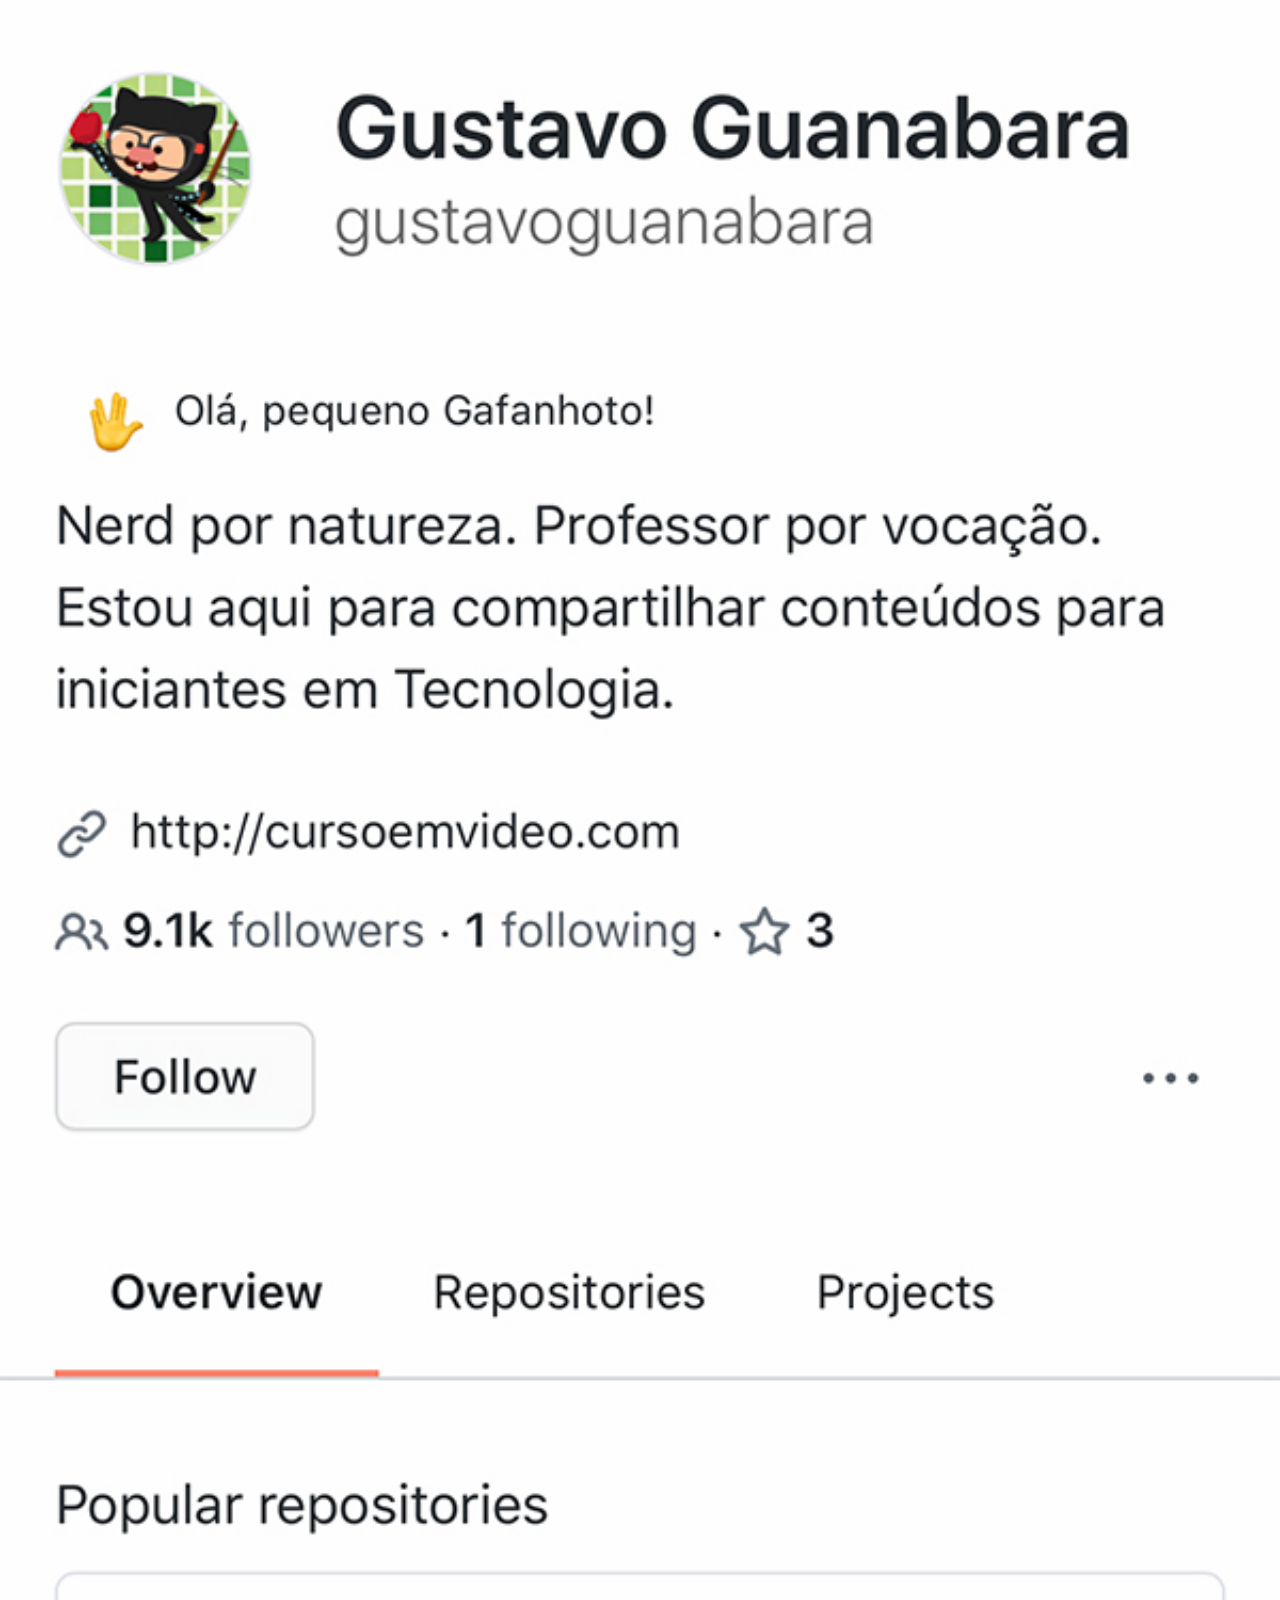
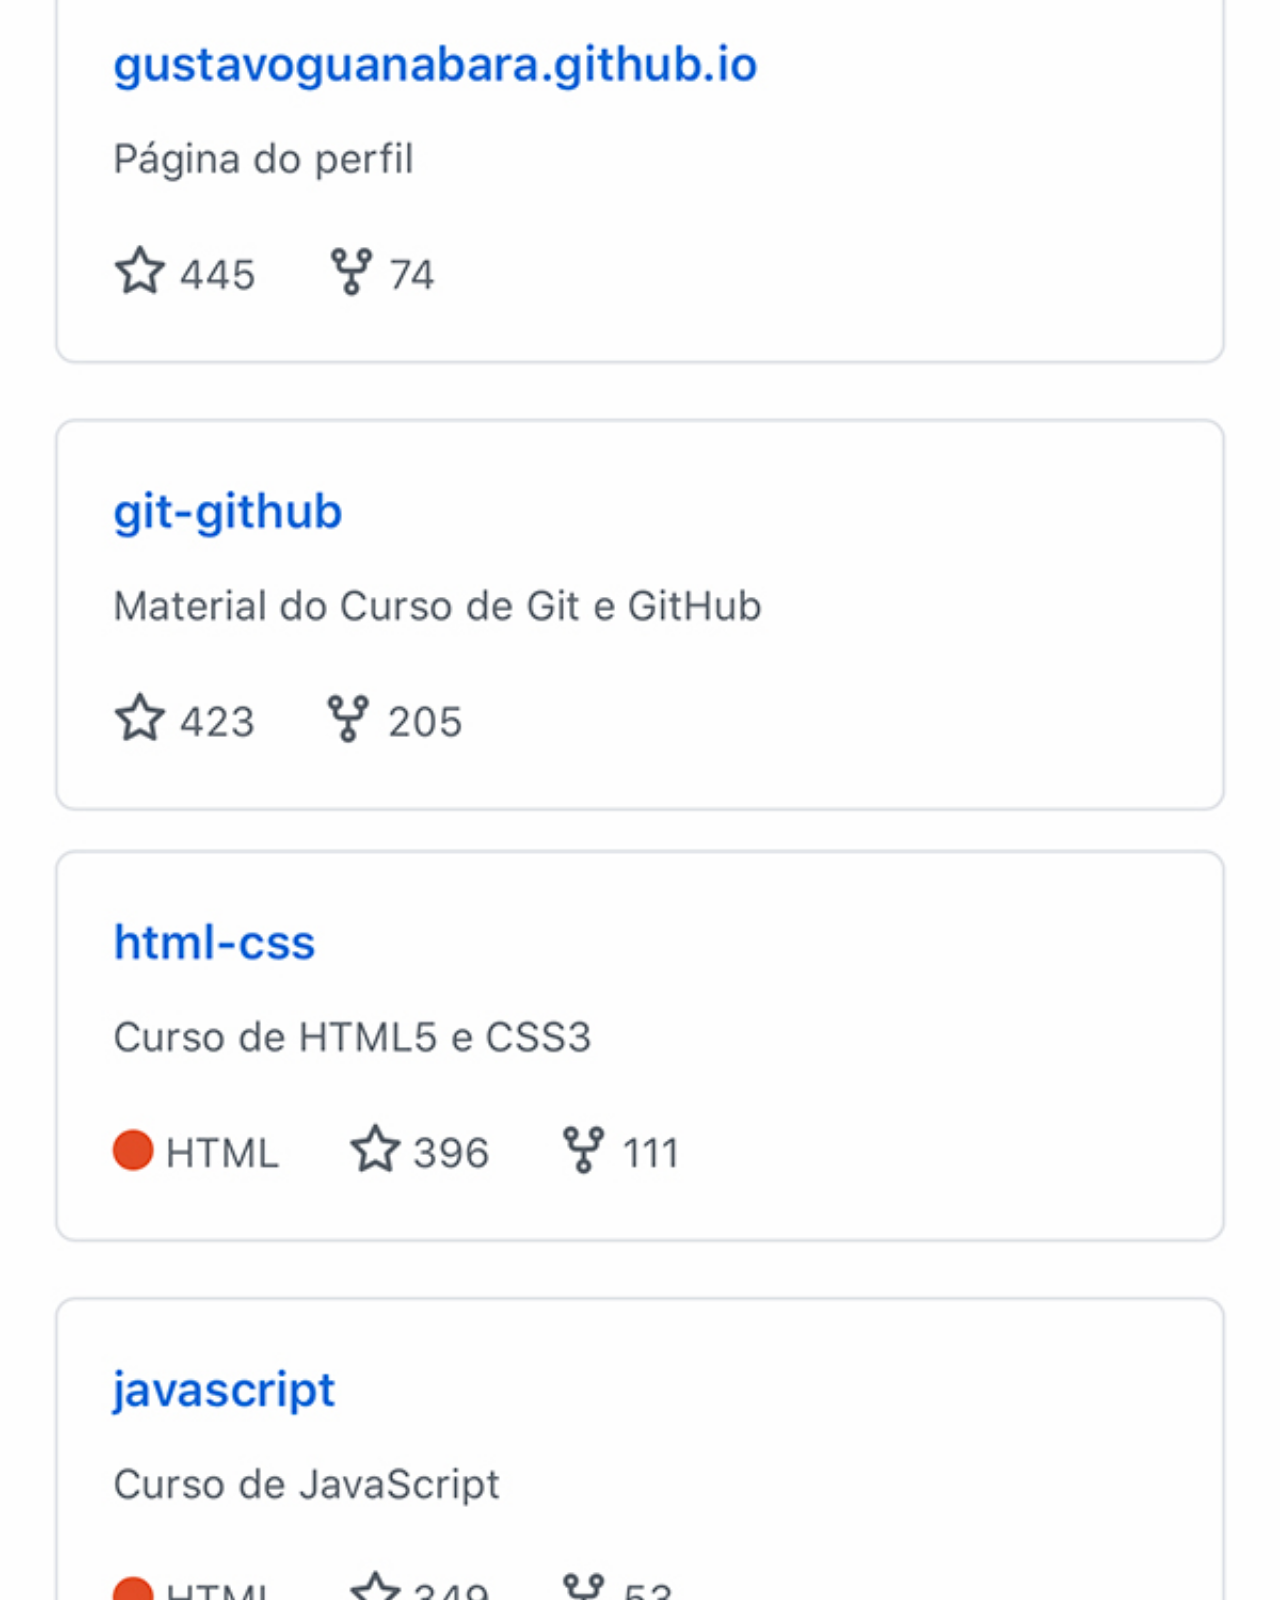
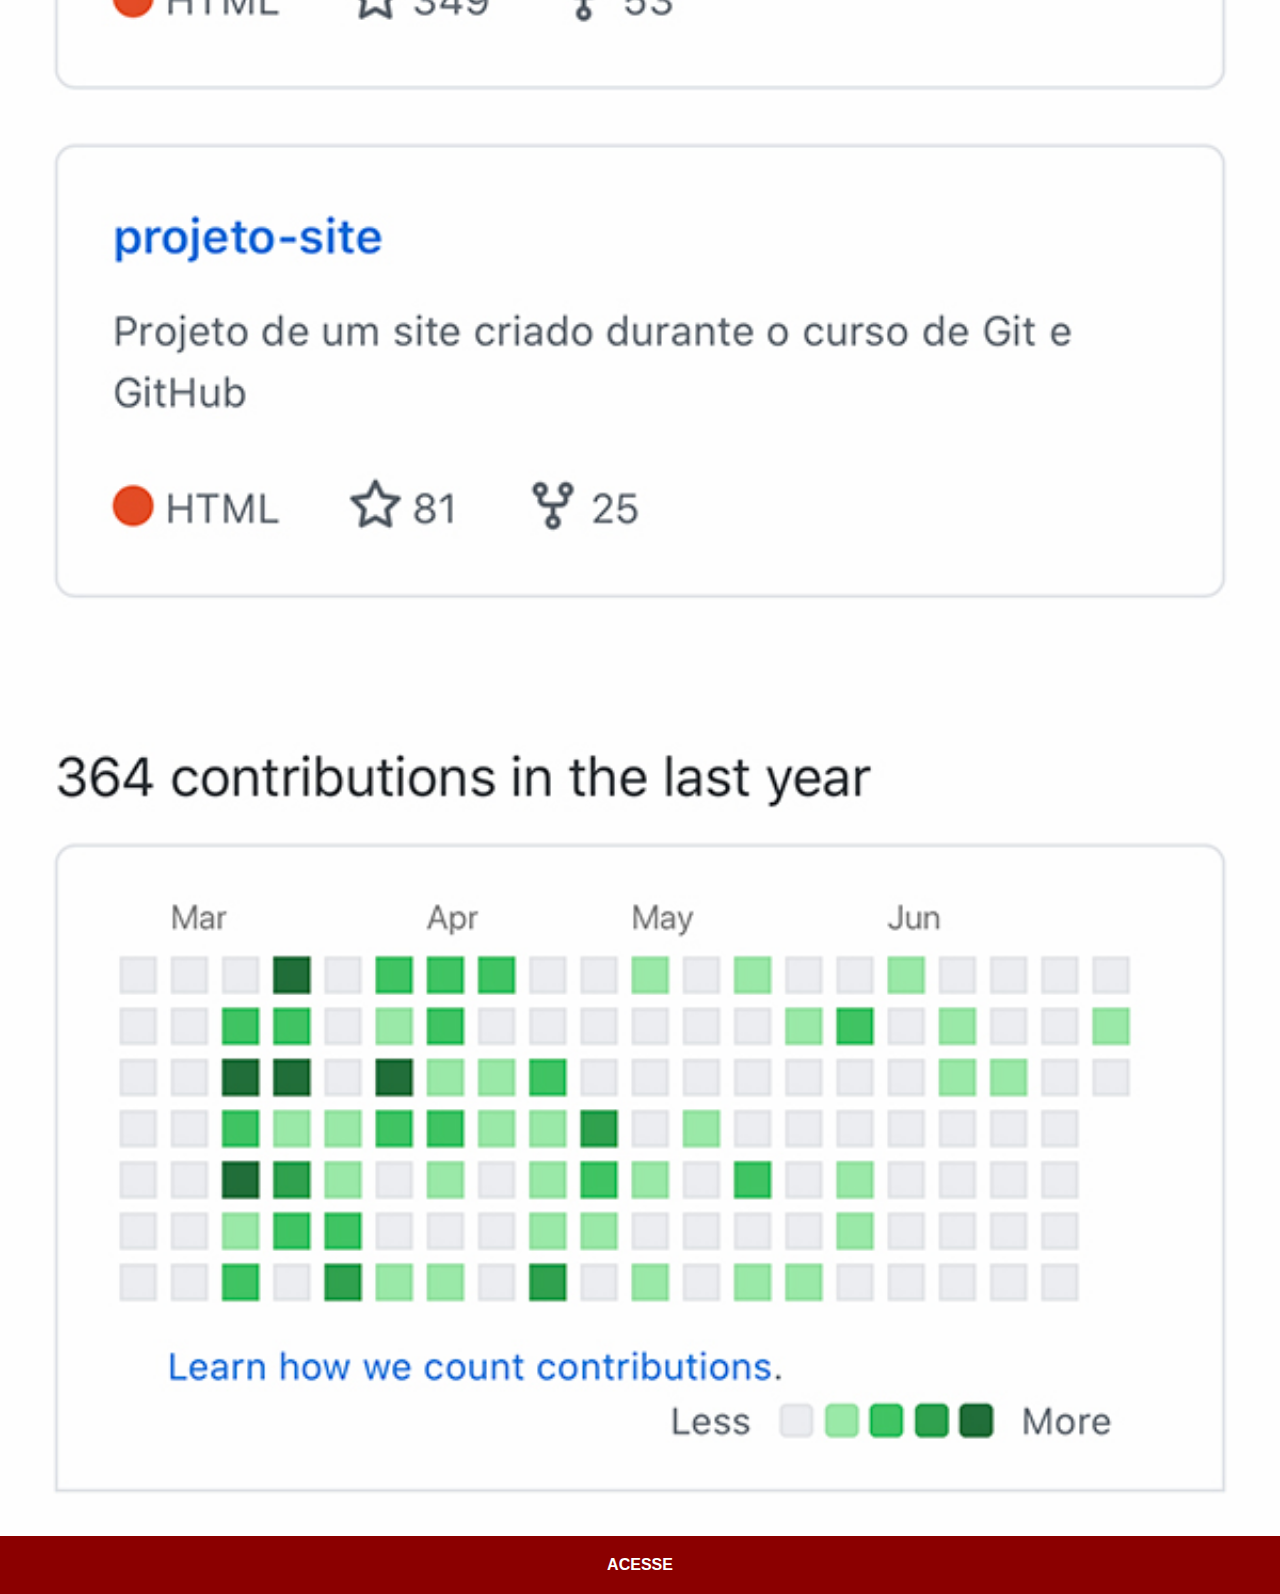
==== github.html @ 90644fbd "redes sociais atualizadas" ====
<!DOCTYPE html>
<html lang="pt-BR">
<head>
    <meta charset="UTF-8">
    <meta name="viewport" content="width=device-width, initial-scale=1.0">
    <title>GitHub</title>
    <link rel="stylesheet" href="estilos/social.css">
</head>
<body>
    <img src="imagens/tela-github.jpg" alt="GitHub">
    <a href="https://github.com/gustavoguanabara/" target="_blank">ACESSE</a>    
</body>
</html>
---- estilos/social.css ----
@charset "UTF-8";

*{
    margin: 0px;
    padding: 0px;
    font-family: Arial, Helvetica, sans-serif;
}

::-webkit-scrollbar {
    width: 0px;
    height: 0px;
}

img {
    width: 100vw;            
}

a {            
    display: block;
    background-color: darkred;
    color: white;
    padding: 20px;
    text-align: center;
    font-weight: bolder;
    text-decoration: none;
}

a:hover {
    background-color: red;
}
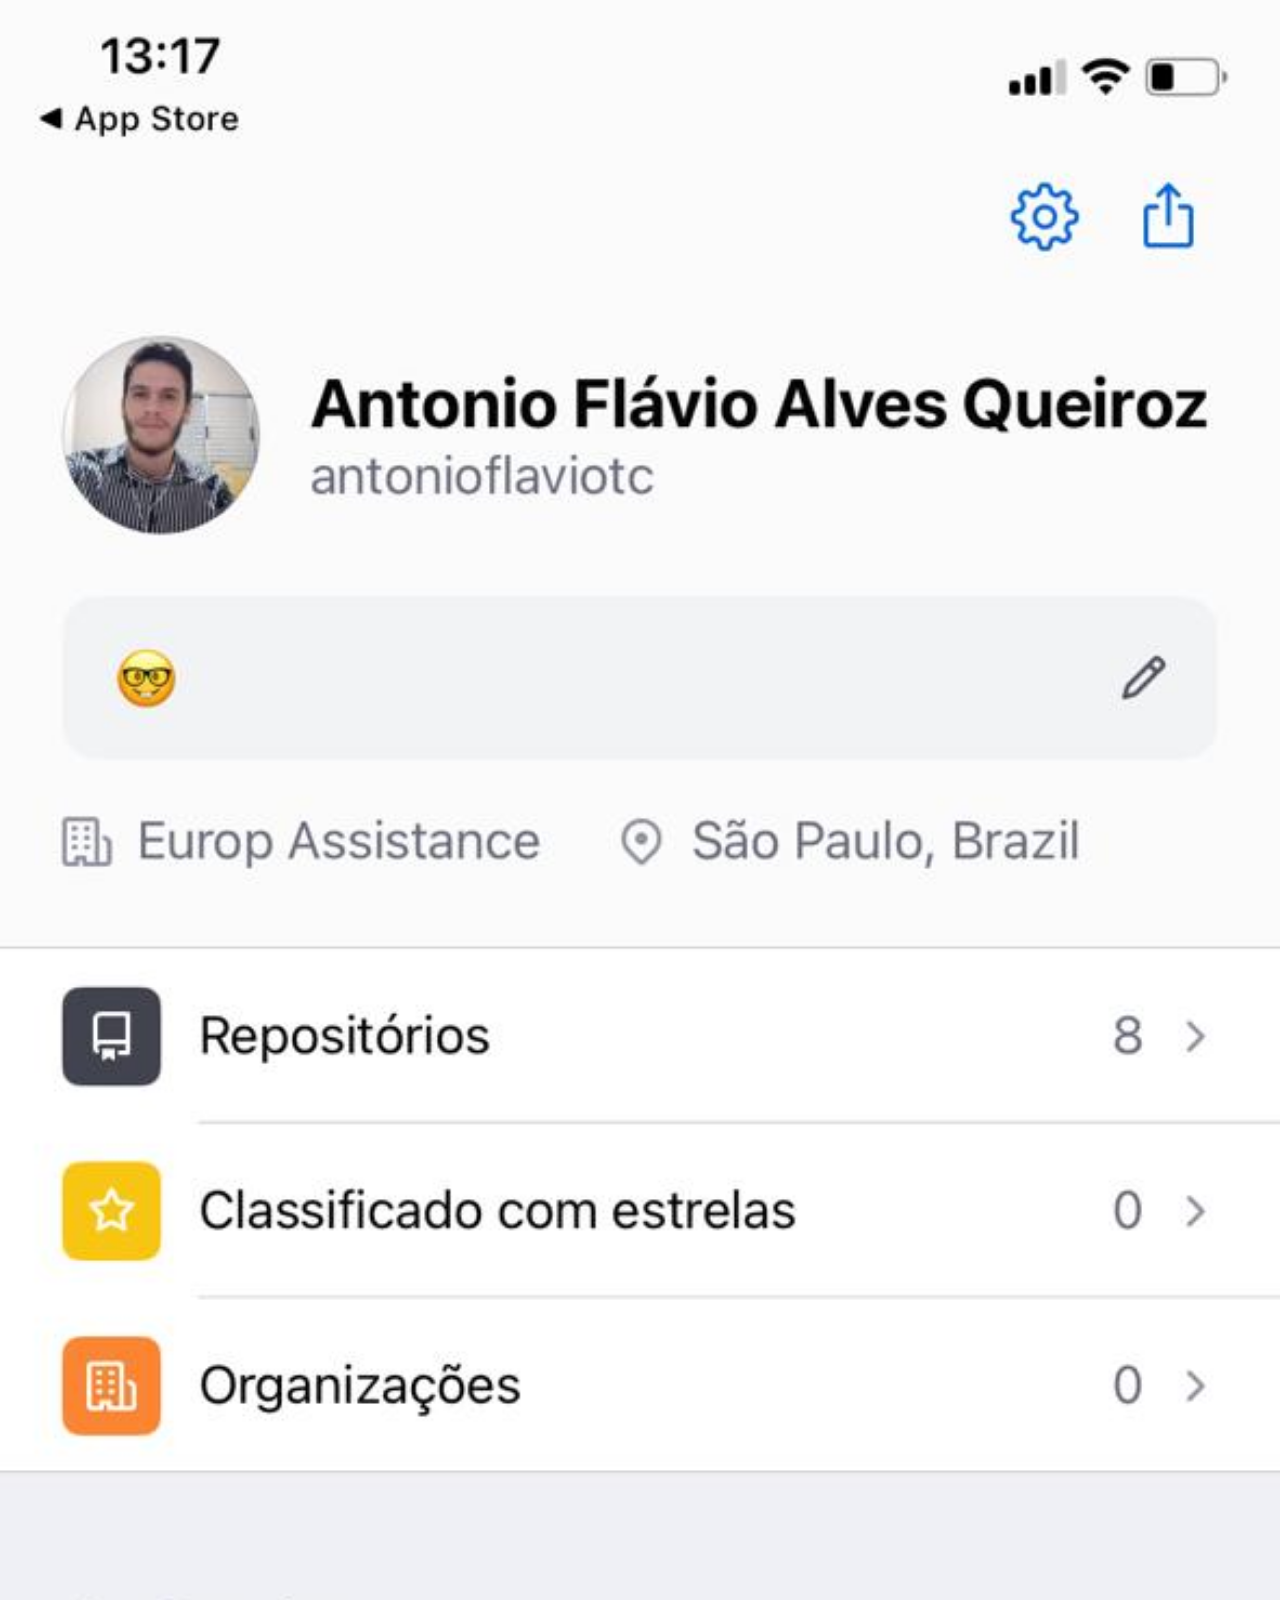
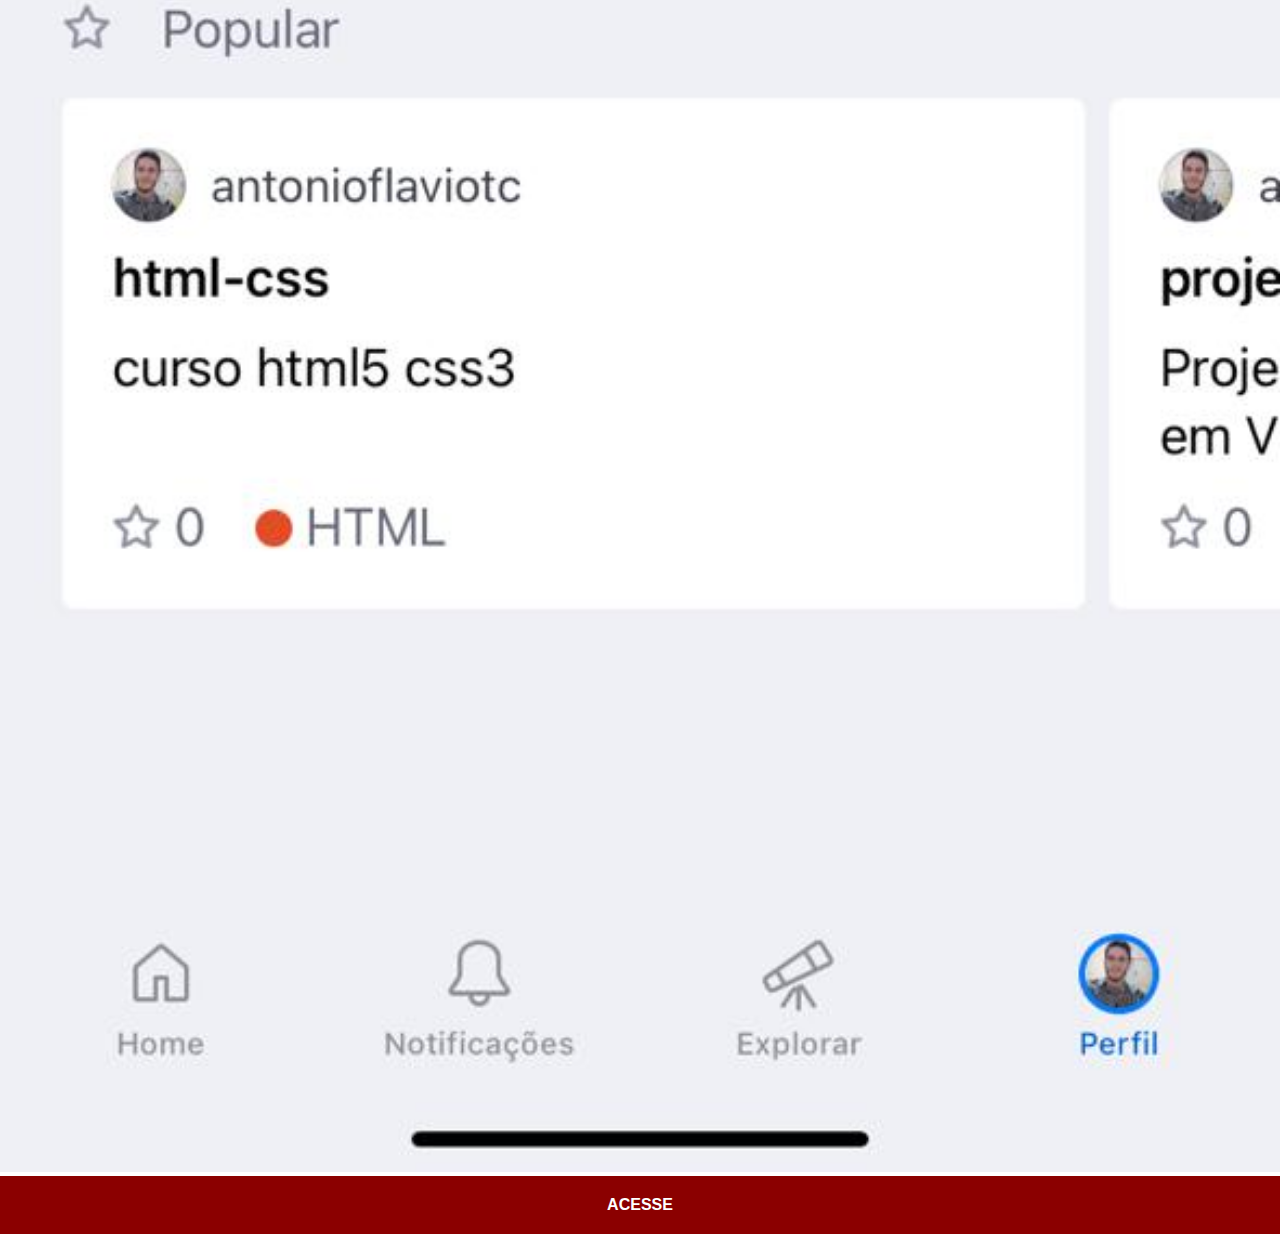
==== commit 4ab8c613: "minhas redes att" ====
--- a/github.html
+++ b/github.html
@@ -8,6 +8,6 @@
 </head>
 <body>
     <img src="imagens/tela-github.jpg" alt="GitHub">
-    <a href="https://github.com/gustavoguanabara/" target="_blank">ACESSE</a>    
+    <a href="https://github.com/antonioflaviotc/" target="_blank">ACESSE</a>    
 </body>
 </html>